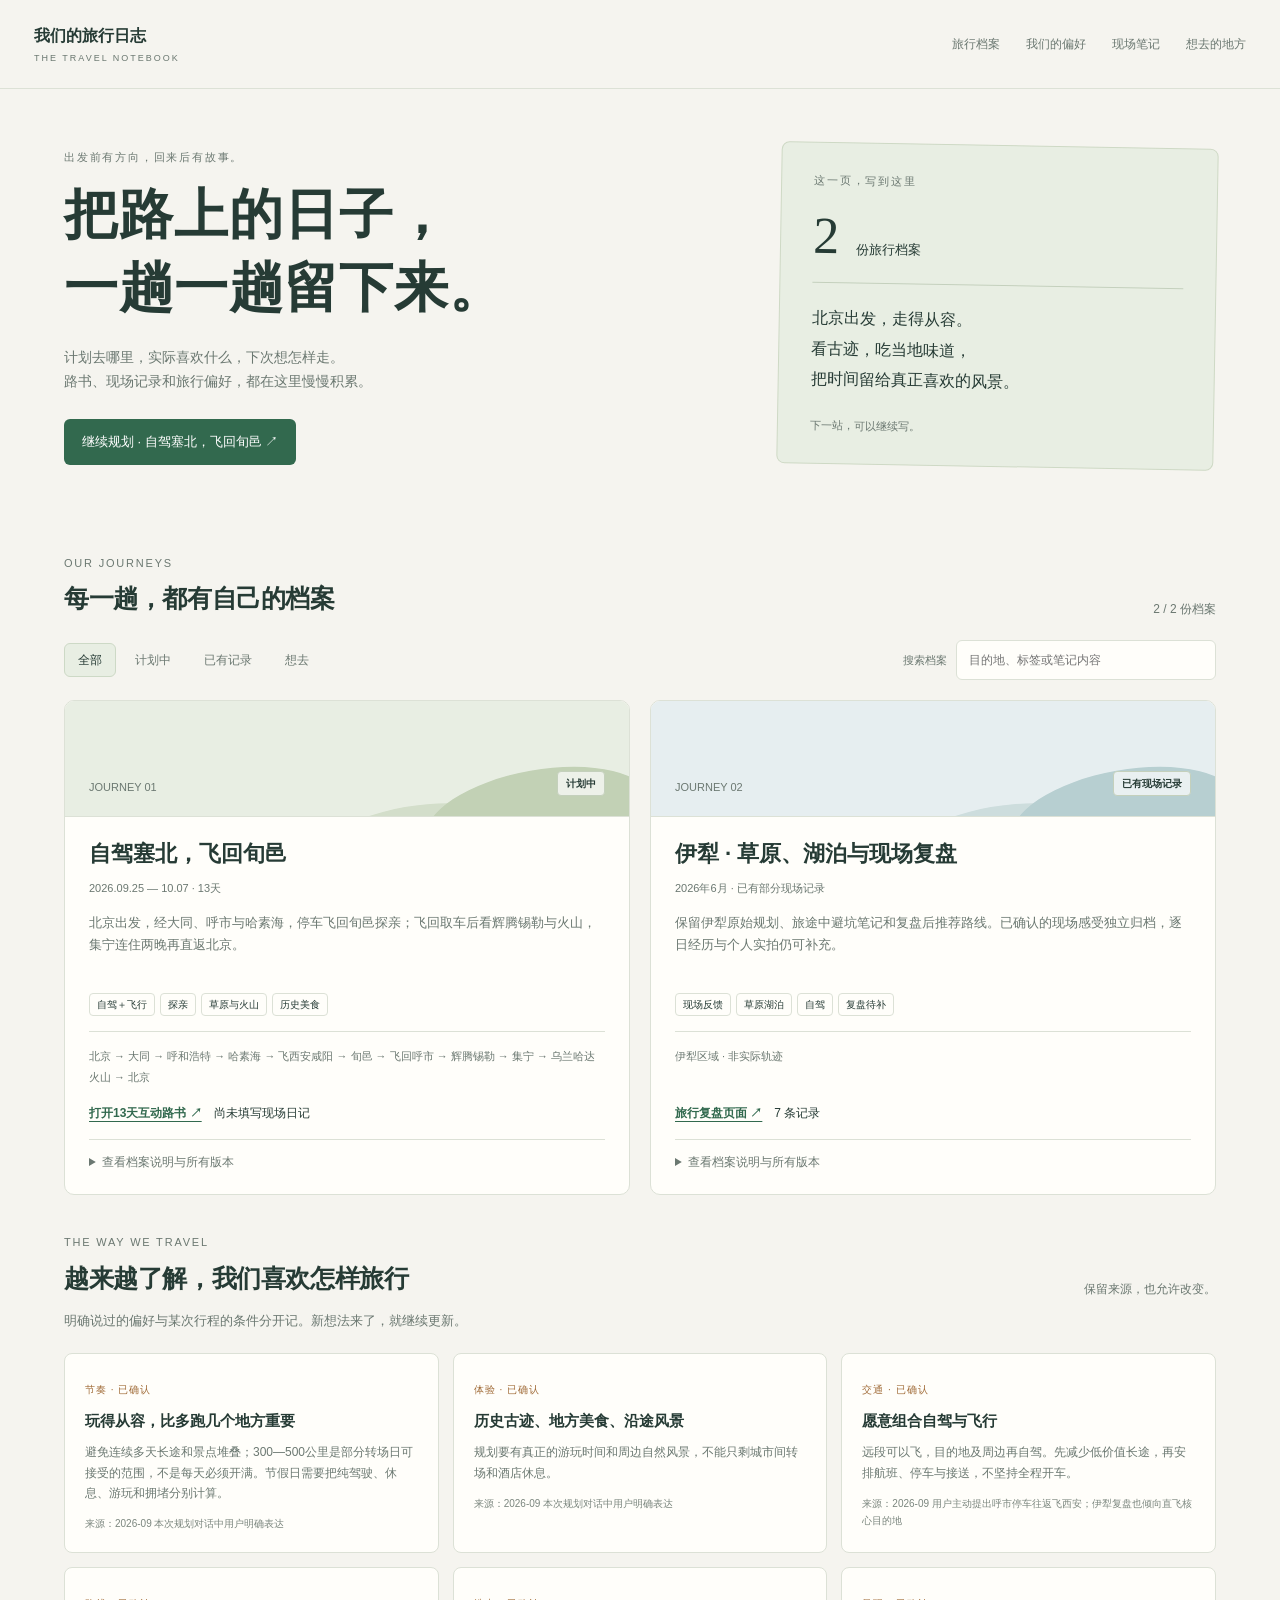
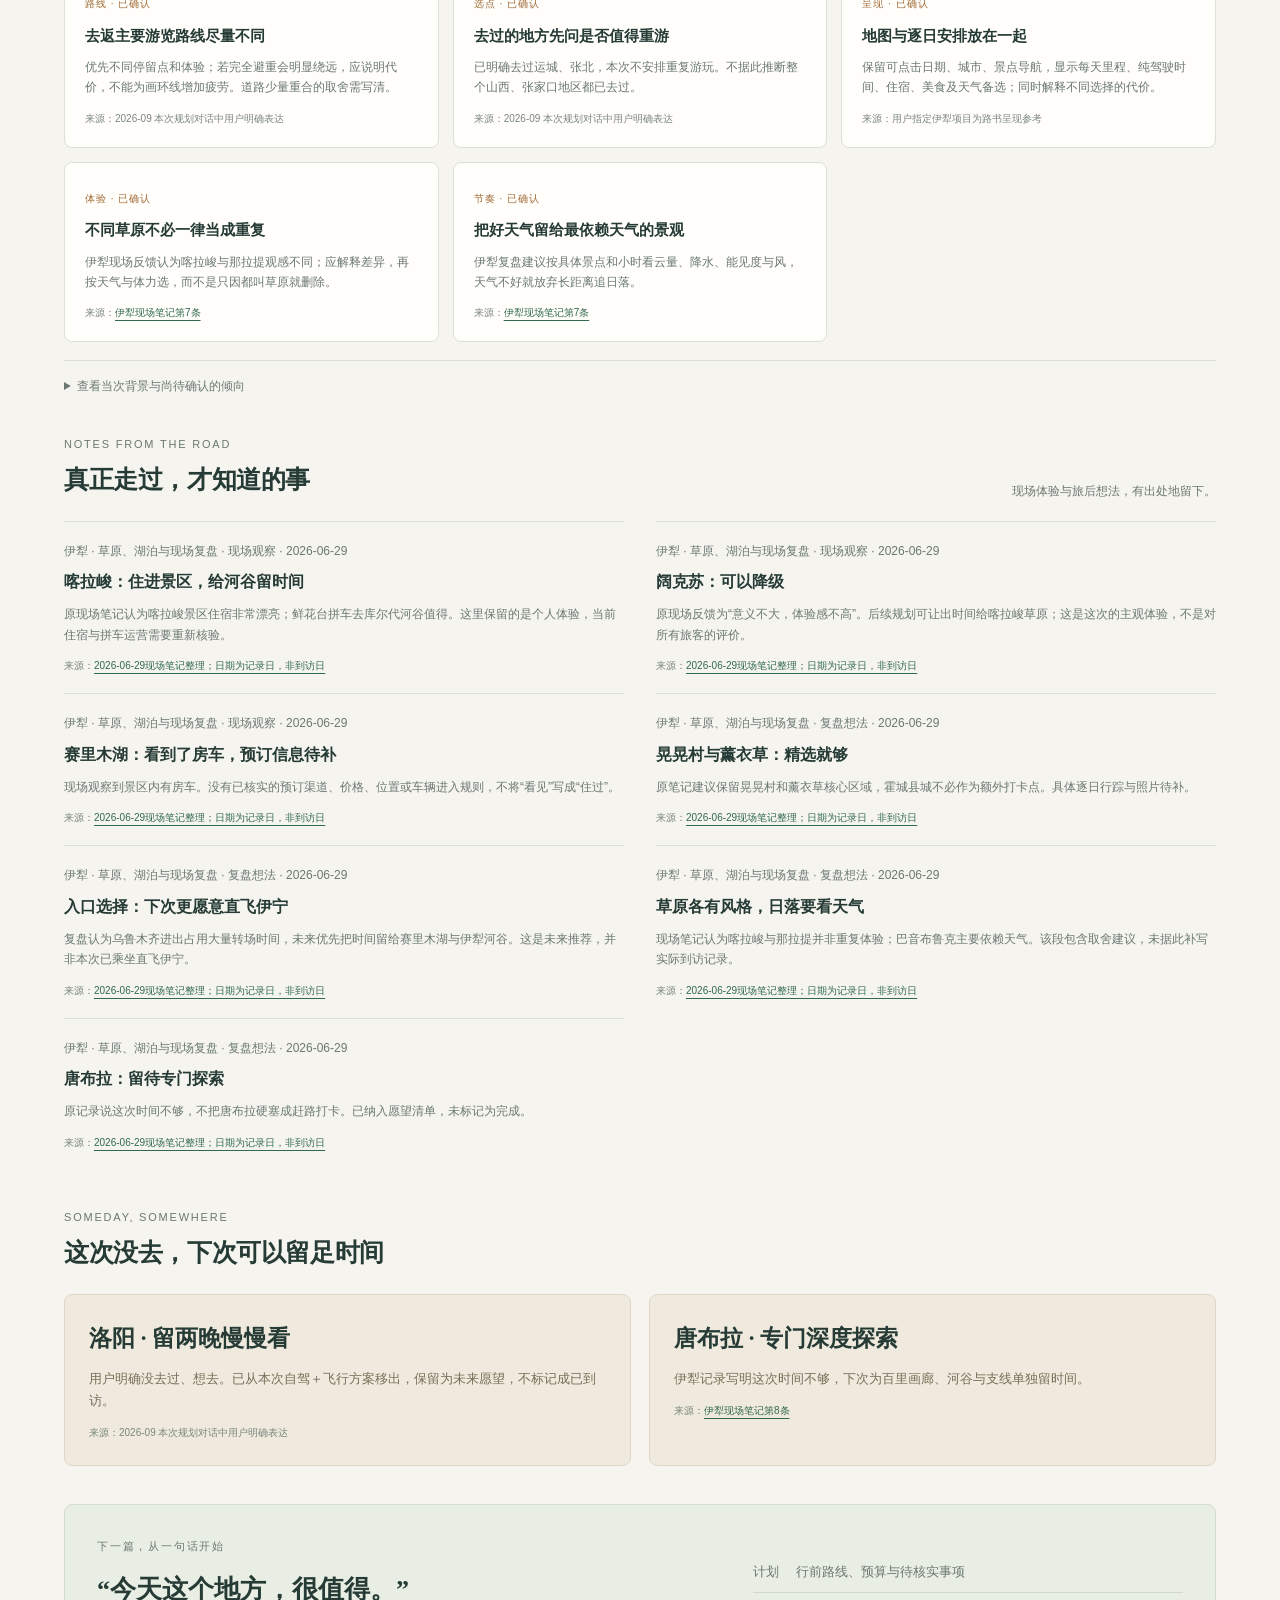
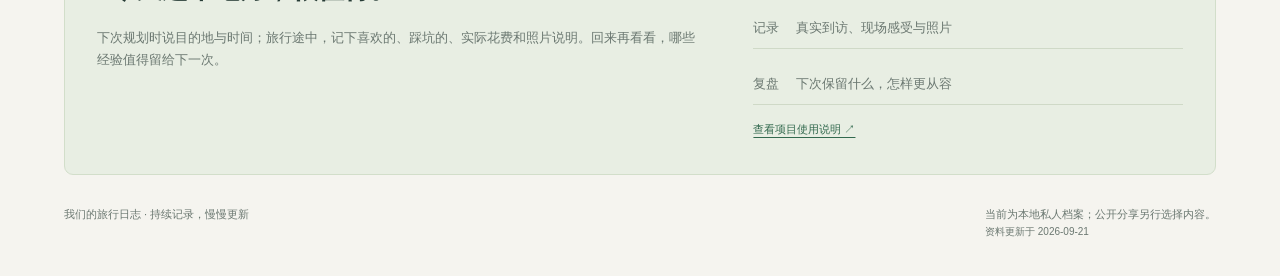
==== index.html @ 861d47c5 "Create persistent travel journal and preference library" ====
<!doctype html>
<html lang="zh-CN">
<head>
  <meta charset="utf-8">
  <meta name="viewport" content="width=device-width,initial-scale=1">
  <meta name="description" content="我们的旅行日志：从行前路书到现场记录，把喜欢的风景、真实体验与下次想去的地方留下来。">
  <link rel="icon" href="data:,">
  <title>我们的旅行日志</title>
  <link rel="stylesheet" href="assets/library.css">
  <script defer src="assets/library-data.js"></script>
  <script defer src="assets/library.js"></script>
</head>
<body>
  <header class="site-header"><a class="brand" href="#">我们的旅行日志 <span>THE TRAVEL NOTEBOOK</span></a><nav aria-label="主导航"><a href="#journeys">旅行档案</a><a href="#preferences">我们的偏好</a><a href="#memories">现场笔记</a><a href="#wishlist">想去的地方</a></nav></header>
  <main>
    <section class="hero"><div><p class="eyebrow">出发前有方向，回来后有故事。</p><h1>把路上的日子，<br>一趟一趟留下来。</h1><p class="lead">计划去哪里，实际喜欢什么，下次想怎样走。<br>路书、现场记录和旅行偏好，都在这里慢慢积累。</p><a class="primary-link" id="continue-trip" href="autumn-homecoming/">继续规划 · 秋日探亲之旅 <span>↗</span></a></div><aside class="notebook"><p class="eyebrow">这一页，写到这里</p><div class="stat-row"><strong id="trip-count">2</strong><span>份旅行档案</span></div><div class="notebook-rule"></div><p>北京出发，走得从容。<br>看古迹，吃当地味道，<br>把时间留给真正喜欢的风景。</p><small>下一站，可以继续写。</small></aside></section>

    <section id="journeys" aria-labelledby="journeys-title"><div class="section-head"><div><p class="eyebrow">OUR JOURNEYS</p><h2 id="journeys-title">每一趟，都有自己的档案</h2></div><p id="result-count" aria-live="polite"></p></div><div class="library-controls"><div class="filter-group" role="group" aria-label="按旅行状态筛选"><button type="button" data-filter="all" aria-pressed="true">全部</button><button type="button" data-filter="planned" aria-pressed="false">计划中</button><button type="button" data-filter="recorded" aria-pressed="false">已有记录</button><button type="button" data-filter="idea" aria-pressed="false">想去</button></div><label class="search-label"><span>搜索档案</span><input id="trip-search" type="search" placeholder="目的地、标签或笔记内容" autocomplete="off"></label></div><div id="trip-grid" class="trip-grid"></div><p id="trip-empty" class="empty" hidden>还没有匹配的旅行，试试别的关键词。</p></section>

    <section id="preferences" aria-labelledby="preferences-title"><div class="section-head"><div><p class="eyebrow">THE WAY WE TRAVEL</p><h2 id="preferences-title">越来越了解，我们喜欢怎样旅行</h2></div><p>保留来源，也允许改变。</p></div><p class="section-intro">明确说过的偏好与某次行程的条件分开记。新想法来了，就继续更新。</p><div id="preference-grid" class="preference-grid"></div><details class="context-details"><summary>查看当次背景与尚待确认的倾向</summary><div id="context-grid" class="preference-grid"></div></details></section>

    <section id="memories" aria-labelledby="memories-title"><div class="section-head"><div><p class="eyebrow">NOTES FROM THE ROAD</p><h2 id="memories-title">真正走过，才知道的事</h2></div><p>现场体验与旅后想法，有出处地留下。</p></div><div id="memory-list" class="memory-list"></div><p id="memory-empty" class="empty" hidden>这一趟还没有现场记录。等真正出发后，再把经历写下来。</p></section>

    <section id="wishlist" aria-labelledby="wishlist-title"><div class="section-head"><div><p class="eyebrow">SOMEDAY, SOMEWHERE</p><h2 id="wishlist-title">这次没去，下次可以留足时间</h2></div></div><div id="wish-grid" class="wish-grid"></div></section>

    <section class="continuation"><div><p class="eyebrow">下一篇，从一句话开始</p><h2>“今天这个地方，很值得。”</h2><p>下次规划时说目的地与时间；旅行途中，记下喜欢的、踩坑的、实际花费和照片说明。回来再看看，哪些经验值得留给下一次。</p></div><div class="continuation-notes"><p><strong>计划</strong><span>行前路线、预算与待核实事项</span></p><p><strong>记录</strong><span>真实到访、现场感受与照片</span></p><p><strong>复盘</strong><span>下次保留什么，怎样更从容</span></p><a href="README.md">查看项目使用说明 ↗</a></div></section>
    <footer><p>我们的旅行日志 · 持续记录，慢慢更新</p><p>当前为本地私人档案；公开分享另行选择内容。<span id="updated-at"></span></p></footer>
    <noscript><p>启用JavaScript查看档案。也可直接打开 <a href="autumn-homecoming/">秋日探亲路书</a>、<a href="travel-journal.html">伊犁复盘</a> 或 <a href="README.md">项目说明</a>。</p></noscript>
  </main>
</body>
</html>
---- assets/library.css ----
:root{color-scheme:light;--bg:#f5f4ef;--paper:#fffefa;--ink:#263b35;--muted:#6b7871;--line:#dce1d6;--green:#32694e;--sage:#e8eee3;--ochre:#a16c39}*{box-sizing:border-box}html{scroll-behavior:smooth;scroll-padding-top:25px}body{margin:0;color:var(--ink);background:var(--bg);font-family:-apple-system,BlinkMacSystemFont,"PingFang SC","Microsoft YaHei",sans-serif;line-height:1.7}a{color:var(--green);text-underline-offset:4px}button,input{font:inherit}button,a,summary{-webkit-tap-highlight-color:transparent}a:focus-visible,button:focus-visible,input:focus-visible,summary:focus-visible{outline:3px solid #4a8463;outline-offset:4px}button,summary{cursor:pointer}h1,h2,h3,p{margin:0}.site-header{max-width:1280px;margin:auto;padding:22px 34px;display:flex;justify-content:space-between;gap:24px;border-bottom:1px solid var(--line);align-items:center}.brand{font-size:16px;font-weight:650;color:var(--ink);text-decoration:none}.brand span{display:block;font-size:9px;letter-spacing:2px;font-weight:400;color:var(--muted);margin-top:2px}.site-header nav{display:flex;gap:26px;font-size:12px}.site-header nav a{color:var(--muted);text-decoration:none}main{max-width:1212px;padding:0 30px;margin:auto}.hero{display:grid;grid-template-columns:1.5fr 1fr;gap:60px;padding:56px 0 48px;align-items:center}.eyebrow{font-size:11px;letter-spacing:1.8px;color:var(--muted);margin-bottom:12px}.hero h1{font-family:"Songti SC","STSong",serif;font-size:clamp(35px,4.3vw,54px);font-weight:600;line-height:1.35;letter-spacing:1px}.lead{font-size:14px;color:var(--muted);margin-top:22px}.primary-link{display:inline-flex;gap:24px;margin-top:25px;padding:12px 18px;background:var(--green);color:white;text-decoration:none;border-radius:6px;font-size:13px}.notebook{padding:28px 32px;background:var(--sage);border:1px solid #ced9c5;border-radius:8px;transform:rotate(1deg)}.stat-row{display:flex;gap:17px;align-items:baseline}.stat-row strong{font-family:Georgia,serif;font-size:52px;font-weight:400;line-height:1.3}.stat-row span{font-size:13px}.notebook-rule{border-top:1px solid #c4d0bd;margin:13px 0 20px}.notebook>p:not(.eyebrow){font-size:16px;line-height:1.9}.notebook small{display:block;margin-top:22px;font-size:11px;color:var(--muted)}main>section:not(.hero){margin-top:38px}.section-head{display:flex;justify-content:space-between;align-items:flex-end;gap:20px;margin-bottom:20px}.section-head .eyebrow{margin-bottom:5px}.section-head h2{font-size:25px;font-weight:600;letter-spacing:-.4px}.section-head>p{font-size:12px;color:var(--muted)}.library-controls{display:flex;justify-content:space-between;gap:16px;align-items:center;margin-bottom:20px}.filter-group{display:flex;gap:5px}.filter-group button{border:1px solid transparent;border-radius:6px;background:transparent;color:var(--muted);padding:6px 13px;font-size:12px}.filter-group button[aria-pressed=true]{color:var(--ink);background:var(--sage);border-color:#cdd9c6}.search-label{display:flex;align-items:center;gap:9px;font-size:11px;color:var(--muted)}.search-label input{width:260px;border:1px solid var(--line);border-radius:6px;background:var(--paper);font-size:12px;padding:9px 12px;color:var(--ink)}.trip-grid{display:grid;grid-template-columns:repeat(2,minmax(0,1fr));gap:20px}.trip-card{background:var(--paper);border:1px solid var(--line);border-radius:10px;overflow:hidden;display:flex;flex-direction:column}.trip-banner{height:116px;padding:20px 24px;display:flex;justify-content:space-between;align-items:flex-end;background:#e8eee3;border-bottom:1px solid var(--line);position:relative;overflow:hidden}.trip-banner:after{content:"";position:absolute;width:230px;height:100px;right:-25px;bottom:-54px;border-radius:50%;background:#c2d1b5;box-shadow:-130px 14px 0 #d3deca;transform:rotate(-10deg)}.trip-card[data-status=recorded] .trip-banner{background:#e6eef0}.trip-card[data-status=recorded] .trip-banner:after{background:#b7cfd1;box-shadow:-130px 14px 0 #cddddd}.trip-card[data-status=idea] .trip-banner{background:#f1eadd}.trip-banner small{font-size:11px;color:var(--muted);position:relative;z-index:1}.badge{font-size:10px;font-weight:600;border:1px solid #c4d0bc;border-radius:4px;padding:3px 8px;background:#ffffffb3;position:relative;z-index:1}.trip-body{padding:22px 24px;display:flex;flex-direction:column;flex:1}.trip-body h3{font-size:22px;line-height:1.4;font-weight:600}.trip-date{font-size:11px;color:var(--muted);margin:9px 0 14px}.trip-description{font-size:13px;color:var(--muted);min-height:66px}.tags{display:flex;flex-wrap:wrap;gap:5px;margin:15px 0}.tag{font-size:10px;border:1px solid var(--line);padding:2px 7px;border-radius:4px}.route{font-size:11px;color:var(--muted);border-top:1px solid var(--line);padding-top:14px;margin-bottom:16px;line-height:1.9}.trip-actions{margin-top:auto;display:flex;gap:12px;align-items:center;flex-wrap:wrap;font-size:12px}.trip-actions a:first-child{font-weight:600}.trip-details{font-size:12px;margin-top:15px;border-top:1px solid var(--line);padding-top:12px}.trip-details summary{color:var(--muted)}.trip-details p{font-size:11px;color:var(--muted);margin-top:8px}.trip-details ul{padding-left:18px;margin:10px 0}.trip-details li{margin:5px 0}.section-intro{font-size:13px;color:var(--muted);margin:-9px 0 20px}.preference-grid{display:grid;grid-template-columns:repeat(3,minmax(0,1fr));gap:14px}.preference-card{padding:20px;background:var(--paper);border:1px solid var(--line);border-radius:8px}.preference-card .category{font-size:10px;color:var(--ochre);letter-spacing:1px}.preference-card h3{font-size:15px;margin:7px 0 9px}.preference-card p{font-size:12px;color:var(--muted)}.source{font-size:10px!important;margin-top:12px;color:#7b867e!important}.context-details{margin-top:18px;font-size:12px;color:var(--muted);border-top:1px solid var(--line);padding-top:15px}.context-details .preference-grid{margin-top:15px}.memory-list{display:grid;grid-template-columns:repeat(2,minmax(0,1fr));gap:0 32px}.memory{padding:19px 0;border-top:1px solid var(--line)}.memory-meta{font-size:10px;color:var(--ochre);margin-bottom:7px}.memory h3{font-size:16px;margin-bottom:9px}.memory>p{font-size:12px;color:var(--muted)}.wish-grid{display:grid;grid-template-columns:repeat(2,minmax(0,1fr));gap:18px}.wish{padding:24px;background:#efeadd;border:1px solid #e0d7c5;border-radius:8px}.wish h3{font-family:"Songti SC",serif;font-size:23px;font-weight:600;margin-bottom:10px}.wish p{color:#796e59;font-size:13px}.continuation{display:grid;grid-template-columns:1.4fr 1fr;gap:55px;padding:32px;background:#e8eee3;border-radius:9px;border:1px solid #d2deca}.continuation h2{font-size:26px;font-family:"Songti SC",serif}.continuation>div>p:not(.eyebrow){font-size:13px;color:var(--muted);margin-top:15px}.continuation-notes p{display:flex;gap:17px;border-bottom:1px solid #cfd9c7;padding:9px 0;font-size:12px}.continuation-notes strong{font-weight:500;white-space:nowrap}.continuation-notes span{color:var(--muted)}.continuation-notes a{display:inline-block;font-size:11px;margin-top:15px}.empty{padding:28px;border:1px dashed #ccd5c7;border-radius:8px;color:var(--muted);font-size:13px}.empty[hidden]{display:none}footer{padding:30px 0 36px;font-size:11px;color:var(--muted);display:flex;justify-content:space-between;gap:20px}footer span{display:block;font-size:10px}button:hover{filter:brightness(.97)}a:hover{text-decoration:underline}@media(max-width:900px){.hero{gap:30px}.preference-grid{grid-template-columns:repeat(2,minmax(0,1fr))}.site-header nav{gap:13px}.continuation{gap:25px}}@media(max-width:640px){.site-header{padding:18px 19px;align-items:flex-start}.site-header nav{gap:8px;flex-wrap:wrap;max-width:145px;font-size:10px}.brand{font-size:14px}.brand span{font-size:7px}main{padding:0 18px}.hero{grid-template-columns:1fr;padding:32px 0 10px;gap:25px}.hero h1{font-size:39px}.notebook{padding:19px 23px;transform:none}.notebook>p:not(.eyebrow){font-size:14px}.notebook small{margin-top:10px}.stat-row strong{font-size:36px}.notebook-rule{margin:9px 0 13px}.section-head{align-items:flex-start}.section-head h2{font-size:22px}.section-head>p{font-size:10px;max-width:90px}.library-controls{align-items:stretch;flex-direction:column}.filter-group button{padding:7px 12px}.search-label{display:block}.search-label>span{display:none}.search-label input{width:100%}.trip-grid,.preference-grid,.memory-list,.wish-grid,.continuation{grid-template-columns:1fr}.trip-banner{height:92px}.trip-body{padding:20px}.trip-body h3{font-size:21px}.trip-description{min-height:0}.continuation{padding:24px;gap:17px}.continuation h2{font-size:23px}footer{display:block}footer p+p{margin-top:8px}}@media(prefers-reduced-motion:reduce){html{scroll-behavior:auto}}
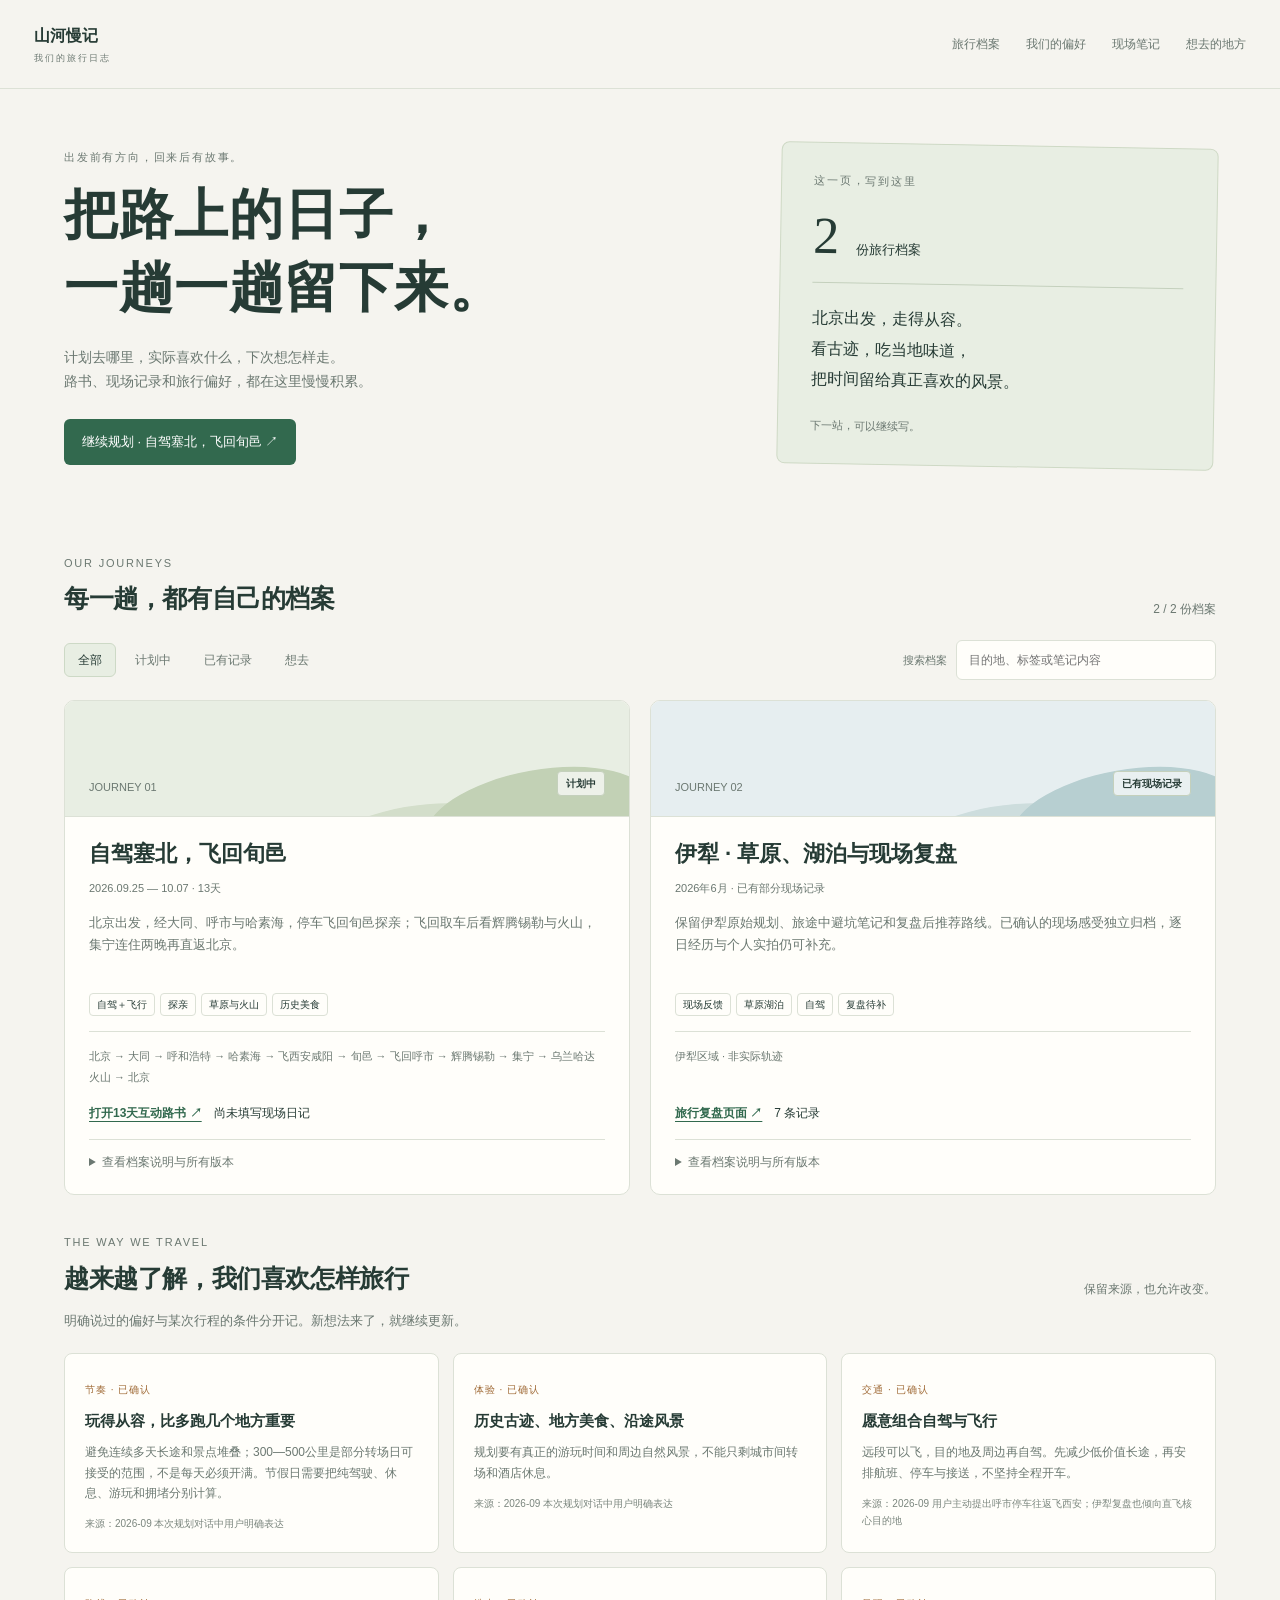
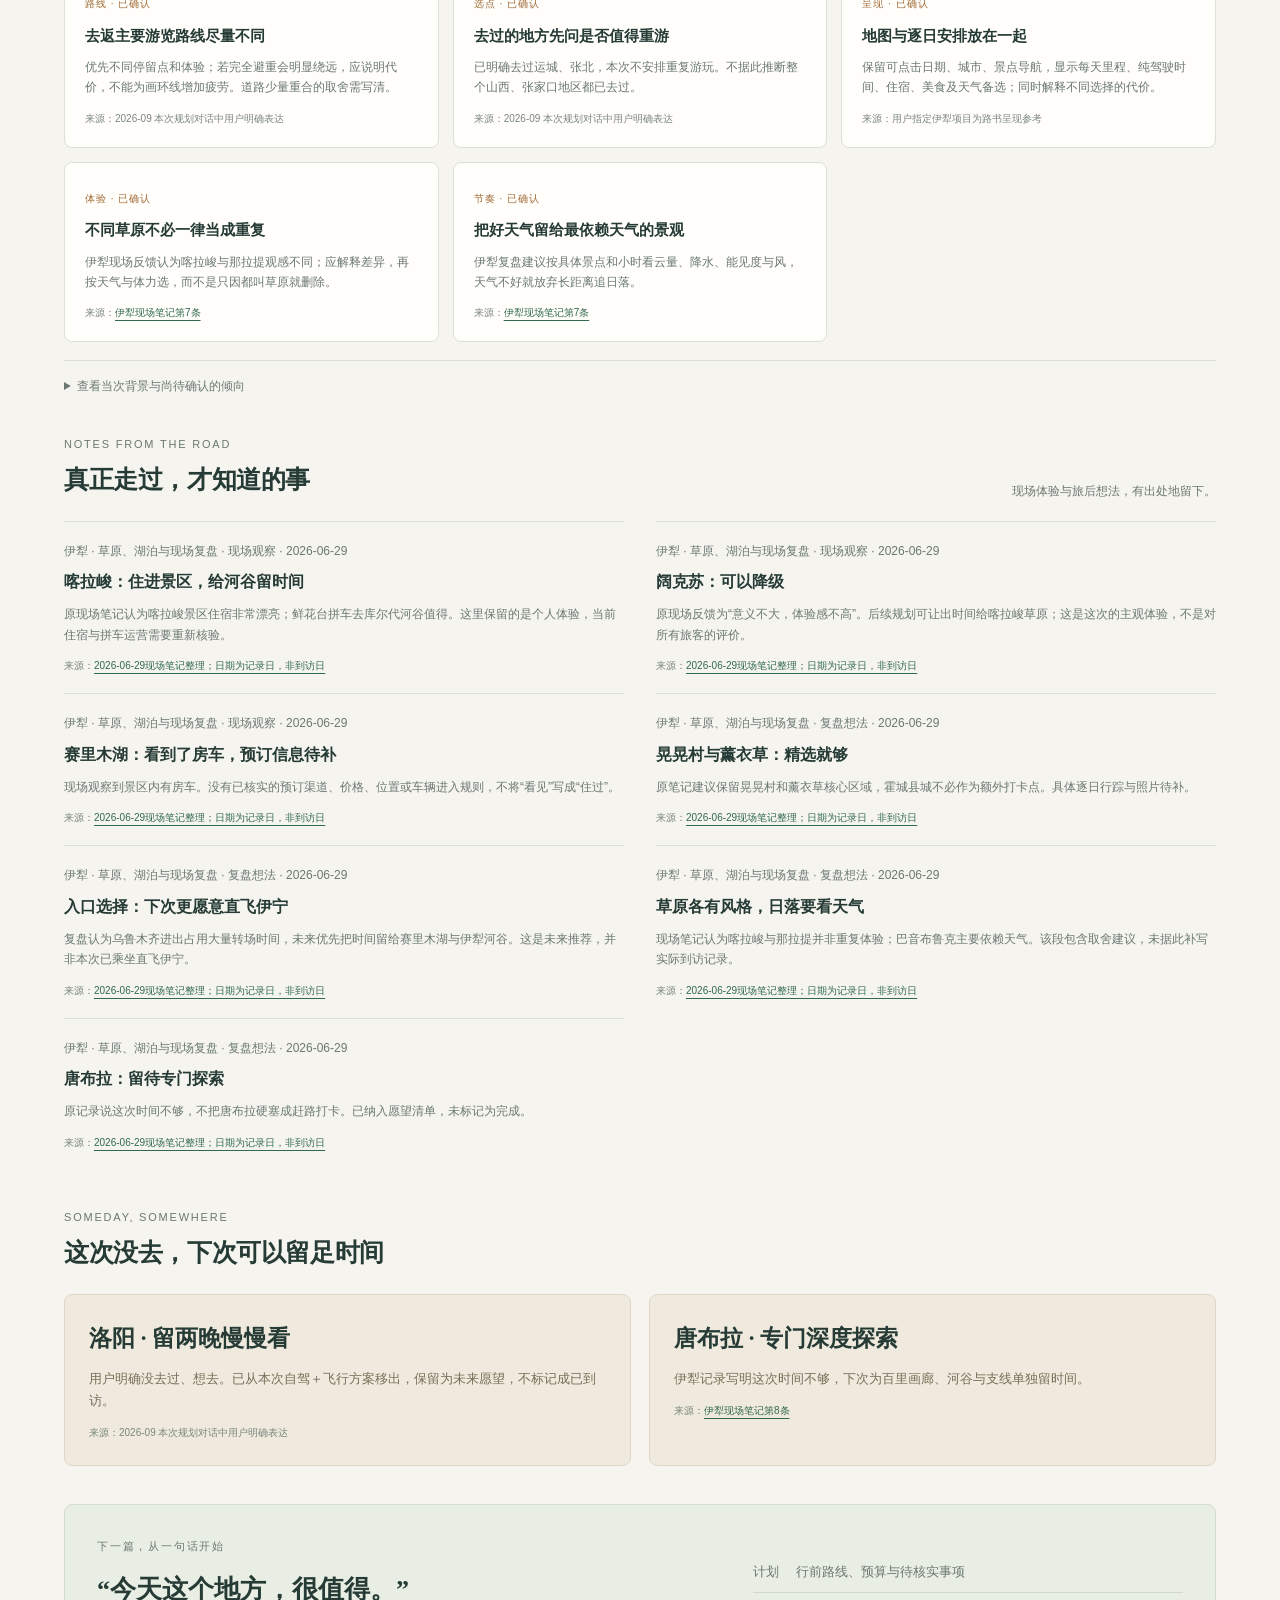
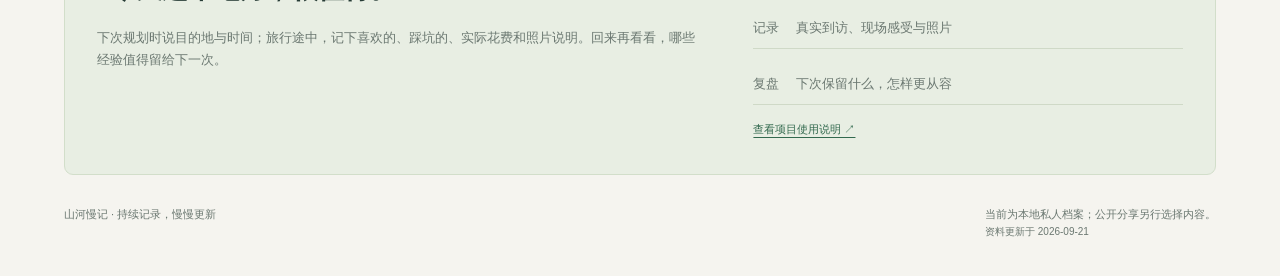
==== commit 55e63728: "Name travel journal 山河慢记" ====
--- a/index.html
+++ b/index.html
@@ -3,15 +3,15 @@
 <head>
   <meta charset="utf-8">
   <meta name="viewport" content="width=device-width,initial-scale=1">
-  <meta name="description" content="我们的旅行日志：从行前路书到现场记录，把喜欢的风景、真实体验与下次想去的地方留下来。">
+  <meta name="description" content="山河慢记：从行前路书到现场记录，把喜欢的风景、真实体验与下次想去的地方留下来。">
   <link rel="icon" href="data:,">
-  <title>我们的旅行日志</title>
+  <title>山河慢记 · 我们的旅行日志</title>
   <link rel="stylesheet" href="assets/library.css">
   <script defer src="assets/library-data.js"></script>
   <script defer src="assets/library.js"></script>
 </head>
 <body>
-  <header class="site-header"><a class="brand" href="#">我们的旅行日志 <span>THE TRAVEL NOTEBOOK</span></a><nav aria-label="主导航"><a href="#journeys">旅行档案</a><a href="#preferences">我们的偏好</a><a href="#memories">现场笔记</a><a href="#wishlist">想去的地方</a></nav></header>
+  <header class="site-header"><a class="brand" href="#">山河慢记 <span>我们的旅行日志</span></a><nav aria-label="主导航"><a href="#journeys">旅行档案</a><a href="#preferences">我们的偏好</a><a href="#memories">现场笔记</a><a href="#wishlist">想去的地方</a></nav></header>
   <main>
     <section class="hero"><div><p class="eyebrow">出发前有方向，回来后有故事。</p><h1>把路上的日子，<br>一趟一趟留下来。</h1><p class="lead">计划去哪里，实际喜欢什么，下次想怎样走。<br>路书、现场记录和旅行偏好，都在这里慢慢积累。</p><a class="primary-link" id="continue-trip" href="autumn-homecoming/">继续规划 · 秋日探亲之旅 <span>↗</span></a></div><aside class="notebook"><p class="eyebrow">这一页，写到这里</p><div class="stat-row"><strong id="trip-count">2</strong><span>份旅行档案</span></div><div class="notebook-rule"></div><p>北京出发，走得从容。<br>看古迹，吃当地味道，<br>把时间留给真正喜欢的风景。</p><small>下一站，可以继续写。</small></aside></section>
 
@@ -24,7 +24,7 @@
     <section id="wishlist" aria-labelledby="wishlist-title"><div class="section-head"><div><p class="eyebrow">SOMEDAY, SOMEWHERE</p><h2 id="wishlist-title">这次没去，下次可以留足时间</h2></div></div><div id="wish-grid" class="wish-grid"></div></section>
 
     <section class="continuation"><div><p class="eyebrow">下一篇，从一句话开始</p><h2>“今天这个地方，很值得。”</h2><p>下次规划时说目的地与时间；旅行途中，记下喜欢的、踩坑的、实际花费和照片说明。回来再看看，哪些经验值得留给下一次。</p></div><div class="continuation-notes"><p><strong>计划</strong><span>行前路线、预算与待核实事项</span></p><p><strong>记录</strong><span>真实到访、现场感受与照片</span></p><p><strong>复盘</strong><span>下次保留什么，怎样更从容</span></p><a href="README.md">查看项目使用说明 ↗</a></div></section>
-    <footer><p>我们的旅行日志 · 持续记录，慢慢更新</p><p>当前为本地私人档案；公开分享另行选择内容。<span id="updated-at"></span></p></footer>
+    <footer><p>山河慢记 · 持续记录，慢慢更新</p><p>当前为本地私人档案；公开分享另行选择内容。<span id="updated-at"></span></p></footer>
     <noscript><p>启用JavaScript查看档案。也可直接打开 <a href="autumn-homecoming/">秋日探亲路书</a>、<a href="travel-journal.html">伊犁复盘</a> 或 <a href="README.md">项目说明</a>。</p></noscript>
   </main>
 </body>
